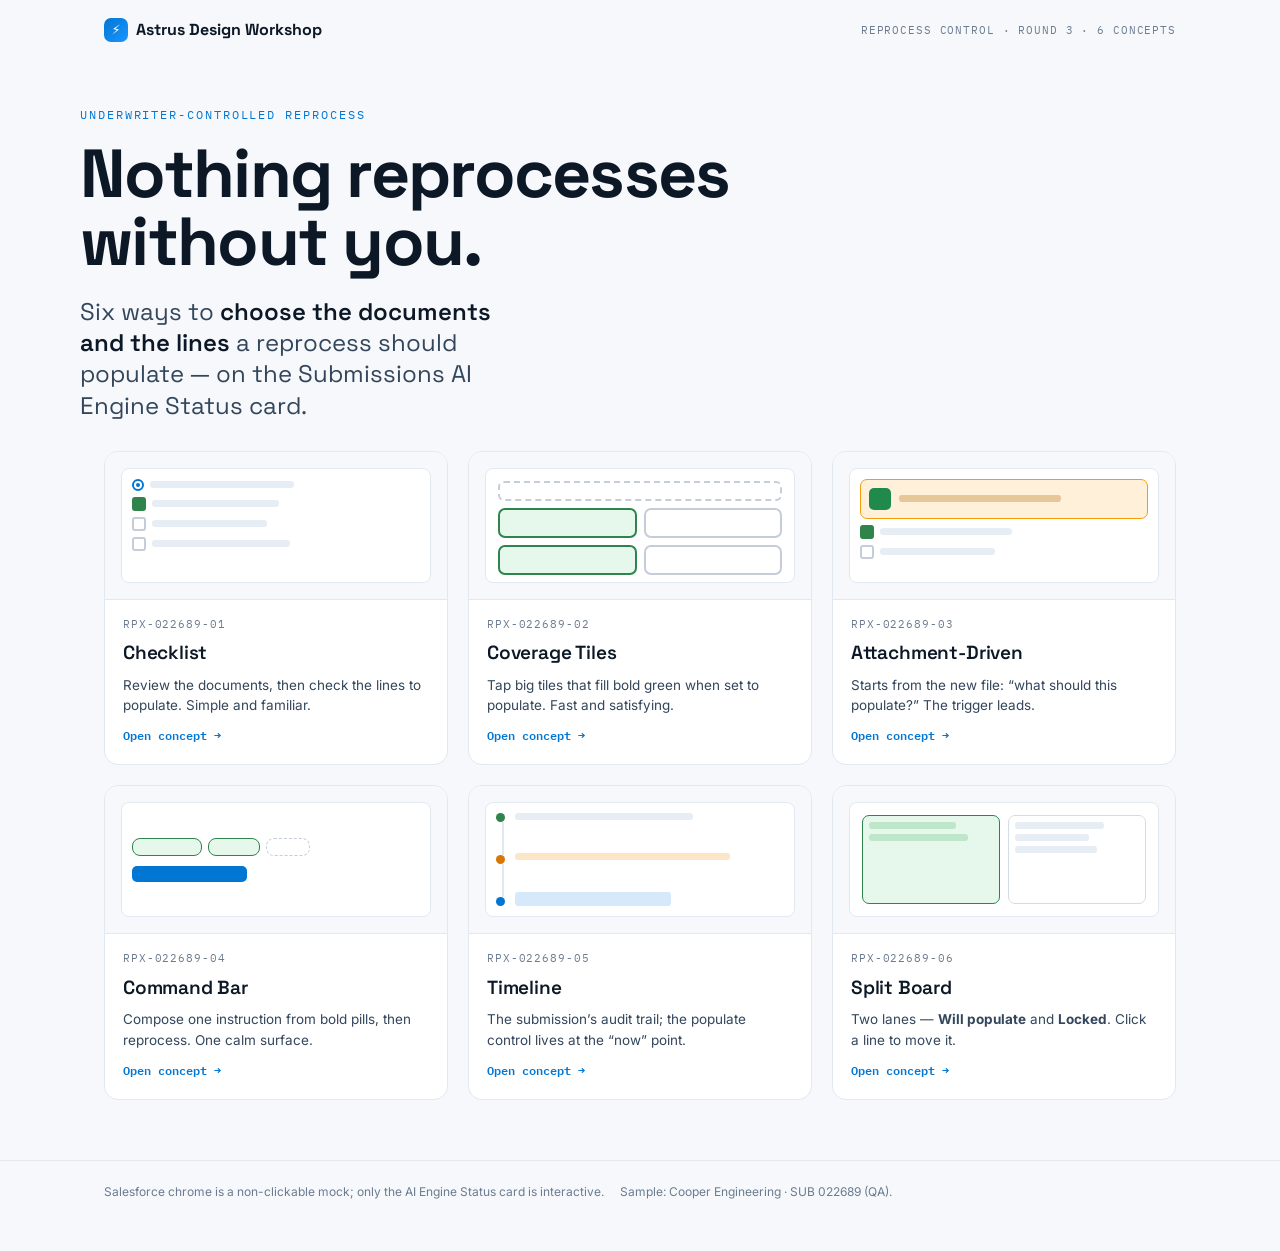
==== index.html @ 9b8c4e01 "Round 3: distinct paradigms + terser, bolder, submission-level line - Badge -> 'New attachments rece" ====
<!doctype html>
<html lang="en">
  <head>
    <meta charset="utf-8" />
    <meta name="viewport" content="width=device-width, initial-scale=1" />
    <title>Astrus · Underwriter-Controlled Reprocess — Concepts</title>
    <meta name="description" content="Five interactive concepts for the underwriter-controlled reprocess experience on the Submissions AI Engine Status card." />
    <link rel="preconnect" href="https://fonts.googleapis.com" />
    <link rel="preconnect" href="https://fonts.gstatic.com" crossorigin />
    <link href="https://fonts.googleapis.com/css2?family=Space+Grotesk:wght@400;500;600;700&family=Inter:wght@400;500;600&family=IBM+Plex+Mono:wght@500;600&display=swap" rel="stylesheet" />
    <style>
      :root {
        --ink: #0c1826;
        --ink-2: #33465c;
        --ink-3: #6b7c90;
        --paper: #f6f8fb;
        --paper-2: #ffffff;
        --line: #e2e8f0;
        --blue: #0176d3;
        --blue-2: #1b96ff;
        --radius: 14px;
        --mono: "IBM Plex Mono", ui-monospace, monospace;
        --disp: "Space Grotesk", system-ui, sans-serif;
        --body: "Inter", system-ui, sans-serif;
      }
      * { box-sizing: border-box; }
      body { margin: 0; font-family: var(--body); color: var(--ink); background: var(--paper); line-height: 1.5; -webkit-font-smoothing: antialiased; }
      a { color: inherit; }
      .wrap { max-width: 1120px; margin: 0 auto; padding: 0 24px; }

      .topbar { display: flex; align-items: center; gap: 12px; padding: 18px 24px; max-width: 1120px; margin: 0 auto; }
      .brand { font-family: var(--disp); font-weight: 700; font-size: 16px; display: flex; align-items: center; gap: 8px; }
      .brand .bolt { width: 24px; height: 24px; border-radius: 7px; background: linear-gradient(135deg, var(--blue), var(--blue-2)); color: #fff; display: grid; place-items: center; font-size: 13px; }
      .topbar .rt { margin-left: auto; font-family: var(--mono); font-size: 11px; color: var(--ink-3); text-transform: uppercase; letter-spacing: 0.08em; }

      /* hero — big title + one subtitle, nothing else */
      .hero { padding: 46px 0 30px; }
      .eyebrow { font-family: var(--mono); font-size: 12px; text-transform: uppercase; letter-spacing: 0.16em; color: var(--blue); margin-bottom: 16px; }
      h1 { font-family: var(--disp); font-weight: 700; font-size: clamp(36px, 6vw, 68px); line-height: 1.0; letter-spacing: -0.025em; margin: 0 0 20px; max-width: 15ch; }
      .subtitle { font-family: var(--disp); font-weight: 400; font-size: clamp(18px, 2.4vw, 24px); color: var(--ink-2); max-width: 30ch; line-height: 1.3; margin: 0; }
      .subtitle b { color: var(--ink); font-weight: 600; }

      .concepts { display: grid; grid-template-columns: repeat(auto-fill, minmax(320px, 1fr)); gap: 20px; padding-bottom: 60px; }
      .cc-card { border: 1px solid var(--line); border-radius: var(--radius); background: var(--paper-2); overflow: hidden; display: flex; flex-direction: column; text-decoration: none; color: inherit; transition: transform 0.16s ease, box-shadow 0.16s ease, border-color 0.16s ease; }
      .cc-card:hover { transform: translateY(-3px); box-shadow: 0 14px 30px -18px rgba(9, 30, 66, 0.4); border-color: var(--blue-2); }
      .cc-card:focus-visible { outline: 3px solid var(--blue-2); outline-offset: 2px; }
      .thumb { height: 148px; border-bottom: 1px solid var(--line); background: var(--paper); position: relative; overflow: hidden; padding: 16px; }
      .cc-meta { padding: 16px 18px 20px; display: flex; flex-direction: column; gap: 7px; flex: 1; }
      .cc-serial { font-family: var(--mono); font-size: 11px; color: var(--ink-3); letter-spacing: 0.08em; }
      .cc-name { font-family: var(--disp); font-weight: 600; font-size: 19px; letter-spacing: -0.01em; }
      .cc-desc { font-size: 13.5px; color: var(--ink-2); margin: 0; flex: 1; }
      .cc-open { font-family: var(--mono); font-size: 12px; color: var(--blue); font-weight: 600; display: inline-flex; align-items: center; gap: 6px; margin-top: 4px; }
      .cc-card:hover .cc-open { gap: 10px; }

      /* mini schematics */
      .m { width: 100%; height: 100%; border-radius: 8px; background: #fff; border: 1px solid var(--line); padding: 10px; display: flex; flex-direction: column; gap: 6px; }
      .m-row { display: flex; align-items: center; gap: 6px; }
      .m-bar { height: 7px; border-radius: 3px; background: #e7edf4; }
      .m-box { width: 14px; height: 14px; border-radius: 3px; border: 2px solid #c4cdd8; flex: none; }
      .m-box.on { background: var(--blue); border-color: var(--blue); }
      .m-sw { width: 26px; height: 15px; border-radius: 8px; background: #cfd7e0; flex: none; position: relative; }
      .m-sw.on { background: var(--blue); }
      .m-sw::after { content: ""; position: absolute; width: 11px; height: 11px; border-radius: 50%; background: #fff; top: 2px; left: 2px; }
      .m-sw.on::after { left: 13px; }
      .m-chip { height: 15px; border-radius: 8px; background: #eef2f7; border: 1px solid #dbe3ec; }
      .m-chip.on { background: #e6f1fb; border-color: var(--blue); }
      .m-dot { width: 9px; height: 9px; border-radius: 50%; flex: none; }
      .m-rail { width: 2px; background: var(--line); margin-left: 4px; }
      .m-radio { width: 12px; height: 12px; border-radius: 50%; border: 2px solid var(--blue); flex: none; position: relative; }
      .m-radio.on::after { content: ""; position: absolute; inset: 2px; border-radius: 50%; background: var(--blue); }

      footer { border-top: 1px solid var(--line); padding: 22px 0 50px; color: var(--ink-3); font-size: 12px; }
      footer .wrap { display: flex; gap: 16px; flex-wrap: wrap; }
      @media (prefers-reduced-motion: reduce) { * { transition: none !important; } }
    </style>
  </head>
  <body>
    <div class="topbar">
      <span class="brand"><span class="bolt">⚡</span> Astrus Design Workshop</span>
      <span class="rt">Reprocess Control · Round 3 · 6 concepts</span>
    </div>

    <header class="hero wrap">
      <div class="eyebrow">Underwriter-Controlled Reprocess</div>
      <h1>Nothing reprocesses without you.</h1>
      <p class="subtitle">Six ways to <b>choose the documents and the lines</b> a reprocess should populate — on the Submissions AI Engine Status card.</p>
    </header>

    <section class="concepts wrap">
      <!-- 01 Checklist -->
      <a class="cc-card" href="concepts/01-checklist/index.html">
        <div class="thumb"><div class="m">
          <div class="m-row"><div class="m-radio on"></div><div class="m-bar" style="width:50%"></div></div>
          <div class="m-row"><div class="m-box on" style="background:#2e844a;border-color:#2e844a"></div><div class="m-bar" style="width:44%"></div></div>
          <div class="m-row"><div class="m-box"></div><div class="m-bar" style="width:40%"></div></div>
          <div class="m-row"><div class="m-box"></div><div class="m-bar" style="width:48%"></div></div>
        </div></div>
        <div class="cc-meta"><span class="cc-serial">RPX-022689-01</span><span class="cc-name">Checklist</span>
          <p class="cc-desc">Review the documents, then check the lines to populate. Simple and familiar.</p>
          <span class="cc-open">Open concept &rarr;</span></div>
      </a>

      <!-- 02 Coverage Tiles -->
      <a class="cc-card" href="concepts/02-coverage-tiles/index.html">
        <div class="thumb"><div class="m" style="display:grid;grid-template-columns:1fr 1fr;gap:7px;padding:12px">
          <div style="grid-column:1/-1;height:20px;border-radius:6px;border:2px dashed #c4cdd8"></div>
          <div style="height:30px;border-radius:7px;background:#e6f8ec;border:2px solid #2e844a"></div>
          <div style="height:30px;border-radius:7px;border:2px solid #c4cdd8"></div>
          <div style="height:30px;border-radius:7px;background:#e6f8ec;border:2px solid #2e844a"></div>
          <div style="height:30px;border-radius:7px;border:2px solid #c4cdd8"></div>
        </div></div>
        <div class="cc-meta"><span class="cc-serial">RPX-022689-02</span><span class="cc-name">Coverage Tiles</span>
          <p class="cc-desc">Tap big tiles that fill bold green when set to populate. Fast and satisfying.</p>
          <span class="cc-open">Open concept &rarr;</span></div>
      </a>

      <!-- 03 Attachment-Driven -->
      <a class="cc-card" href="concepts/03-attachment-driven/index.html">
        <div class="thumb"><div class="m">
          <div class="m-row" style="gap:8px;padding:8px;border:1.5px solid #f59e0b;border-radius:7px;background:#fef0d9">
            <div style="width:22px;height:22px;border-radius:5px;background:#1f8a4c"></div>
            <div class="m-bar" style="width:60%;background:#e6c79a"></div>
          </div>
          <div class="m-row"><div class="m-box on" style="background:#2e844a;border-color:#2e844a"></div><div class="m-bar" style="width:46%"></div></div>
          <div class="m-row"><div class="m-box"></div><div class="m-bar" style="width:40%"></div></div>
        </div></div>
        <div class="cc-meta"><span class="cc-serial">RPX-022689-03</span><span class="cc-name">Attachment-Driven</span>
          <p class="cc-desc">Starts from the new file: &ldquo;what should this populate?&rdquo; The trigger leads.</p>
          <span class="cc-open">Open concept &rarr;</span></div>
      </a>

      <!-- 04 Command Bar -->
      <a class="cc-card" href="concepts/04-command-bar/index.html">
        <div class="thumb"><div class="m" style="justify-content:center;gap:10px">
          <div class="m-row" style="flex-wrap:wrap;gap:6px">
            <div style="height:18px;width:70px;border-radius:8px;background:#e6f8ec;border:1.5px solid #2e844a"></div>
            <div style="height:18px;width:52px;border-radius:8px;background:#e6f8ec;border:1.5px solid #2e844a"></div>
            <div style="height:18px;width:44px;border-radius:8px;border:1.5px dashed #c4cdd8"></div>
          </div>
          <div class="m-row"><div class="m-bar" style="width:40%;height:16px;background:var(--blue);border-radius:5px"></div></div>
        </div></div>
        <div class="cc-meta"><span class="cc-serial">RPX-022689-04</span><span class="cc-name">Command Bar</span>
          <p class="cc-desc">Compose one instruction from bold pills, then reprocess. One calm surface.</p>
          <span class="cc-open">Open concept &rarr;</span></div>
      </a>

      <!-- 05 Timeline -->
      <a class="cc-card" href="concepts/05-timeline/index.html">
        <div class="thumb"><div class="m" style="flex-direction:row;gap:0">
          <div style="display:flex;flex-direction:column;align-items:center;padding-right:10px">
            <div class="m-dot" style="background:#2e844a"></div><div class="m-rail" style="flex:1"></div>
            <div class="m-dot" style="background:#d97706"></div><div class="m-rail" style="flex:1"></div>
            <div class="m-dot" style="background:var(--blue)"></div>
          </div>
          <div style="flex:1;display:flex;flex-direction:column;justify-content:space-between;gap:8px">
            <div class="m-bar" style="width:66%"></div>
            <div class="m-bar" style="width:80%;background:#fbe7c8"></div>
            <div class="m-bar" style="width:58%;background:#d6e9fb;height:14px"></div>
          </div>
        </div></div>
        <div class="cc-meta"><span class="cc-serial">RPX-022689-05</span><span class="cc-name">Timeline</span>
          <p class="cc-desc">The submission&rsquo;s audit trail; the populate control lives at the &ldquo;now&rdquo; point.</p>
          <span class="cc-open">Open concept &rarr;</span></div>
      </a>

      <!-- 06 Split Board -->
      <a class="cc-card" href="concepts/06-split-board/index.html">
        <div class="thumb"><div class="m" style="flex-direction:row;gap:8px;padding:12px">
          <div style="flex:1;border:1.5px solid #2e844a;border-radius:7px;background:#e6f8ec;padding:6px;display:flex;flex-direction:column;gap:5px">
            <div class="m-bar" style="width:70%;background:#bfe6cb"></div>
            <div class="m-bar" style="width:80%;background:#bfe6cb"></div>
          </div>
          <div style="flex:1;border:1.5px solid #d5dbe2;border-radius:7px;padding:6px;display:flex;flex-direction:column;gap:5px">
            <div class="m-bar" style="width:72%"></div>
            <div class="m-bar" style="width:60%"></div>
            <div class="m-bar" style="width:66%"></div>
          </div>
        </div></div>
        <div class="cc-meta"><span class="cc-serial">RPX-022689-06</span><span class="cc-name">Split Board</span>
          <p class="cc-desc">Two lanes &mdash; <b>Will populate</b> and <b>Locked</b>. Click a line to move it.</p>
          <span class="cc-open">Open concept &rarr;</span></div>
      </a>
    </section>

    <footer>
      <div class="wrap">
        <span>Salesforce chrome is a non-clickable mock; only the AI Engine Status card is interactive.</span>
        <span>Sample: Cooper Engineering · SUB 022689 (QA).</span>
      </div>
    </footer>
  </body>
</html>
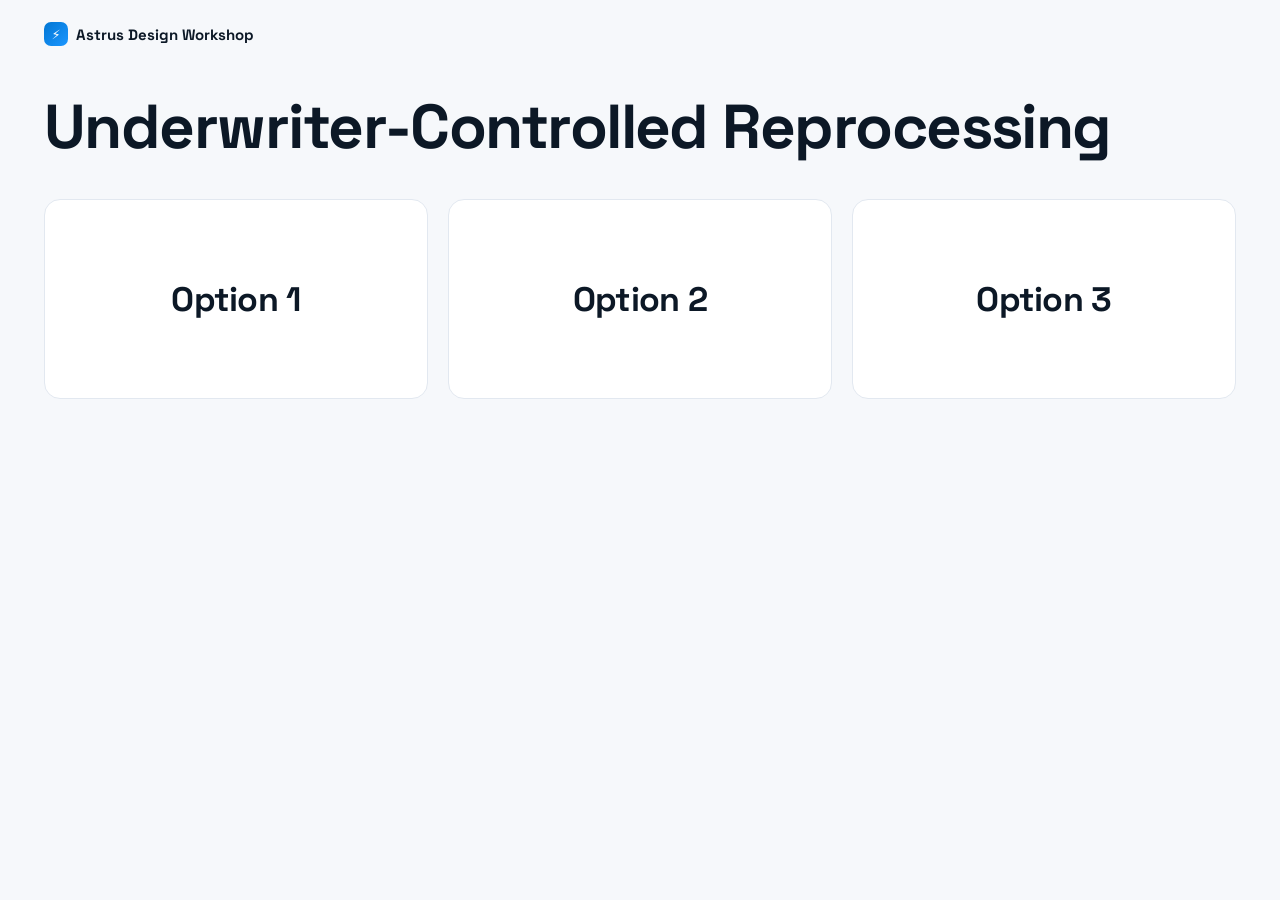
==== commit bb7b7bfe: "Cache: gallery appends per-visit cache-buster to concept links; no-cache meta on all pages; assets v" ====
--- a/index.html
+++ b/index.html
@@ -3,190 +3,55 @@
   <head>
     <meta charset="utf-8" />
     <meta name="viewport" content="width=device-width, initial-scale=1" />
-    <title>Astrus · Underwriter-Controlled Reprocess — Concepts</title>
-    <meta name="description" content="Five interactive concepts for the underwriter-controlled reprocess experience on the Submissions AI Engine Status card." />
+    <meta http-equiv="Cache-Control" content="no-cache, no-store, must-revalidate" />
+    <meta http-equiv="Pragma" content="no-cache" />
+    <meta http-equiv="Expires" content="0" />
+    <title>Underwriter-Controlled Reprocessing</title>
     <link rel="preconnect" href="https://fonts.googleapis.com" />
     <link rel="preconnect" href="https://fonts.gstatic.com" crossorigin />
-    <link href="https://fonts.googleapis.com/css2?family=Space+Grotesk:wght@400;500;600;700&family=Inter:wght@400;500;600&family=IBM+Plex+Mono:wght@500;600&display=swap" rel="stylesheet" />
+    <link href="https://fonts.googleapis.com/css2?family=Space+Grotesk:wght@500;600;700&family=Inter:wght@400;500;600&family=IBM+Plex+Mono:wght@500;600&display=swap" rel="stylesheet" />
     <style>
       :root {
-        --ink: #0c1826;
-        --ink-2: #33465c;
-        --ink-3: #6b7c90;
-        --paper: #f6f8fb;
-        --paper-2: #ffffff;
-        --line: #e2e8f0;
-        --blue: #0176d3;
-        --blue-2: #1b96ff;
-        --radius: 14px;
-        --mono: "IBM Plex Mono", ui-monospace, monospace;
-        --disp: "Space Grotesk", system-ui, sans-serif;
-        --body: "Inter", system-ui, sans-serif;
+        --ink: #0c1826; --ink-3: #6b7c90; --paper: #f6f8fb; --line: #e2e8f0;
+        --blue: #0176d3; --blue-2: #1b96ff; --blue-dk: #014486;
+        --disp: "Space Grotesk", system-ui, sans-serif; --body: "Inter", system-ui, sans-serif;
       }
       * { box-sizing: border-box; }
-      body { margin: 0; font-family: var(--body); color: var(--ink); background: var(--paper); line-height: 1.5; -webkit-font-smoothing: antialiased; }
-      a { color: inherit; }
-      .wrap { max-width: 1120px; margin: 0 auto; padding: 0 24px; }
-
-      .topbar { display: flex; align-items: center; gap: 12px; padding: 18px 24px; max-width: 1120px; margin: 0 auto; }
-      .brand { font-family: var(--disp); font-weight: 700; font-size: 16px; display: flex; align-items: center; gap: 8px; }
+      body { margin: 0; font-family: var(--body); color: var(--ink); background: var(--paper); -webkit-font-smoothing: antialiased; }
+      .wrap { max-width: 1240px; margin: 0 auto; padding: 0 24px; }
+      .brand { display: flex; align-items: center; gap: 8px; padding: 22px 24px; max-width: 1240px; margin: 0 auto; font-family: var(--disp); font-weight: 700; font-size: 15px; }
       .brand .bolt { width: 24px; height: 24px; border-radius: 7px; background: linear-gradient(135deg, var(--blue), var(--blue-2)); color: #fff; display: grid; place-items: center; font-size: 13px; }
-      .topbar .rt { margin-left: auto; font-family: var(--mono); font-size: 11px; color: var(--ink-3); text-transform: uppercase; letter-spacing: 0.08em; }
-
-      /* hero — big title + one subtitle, nothing else */
-      .hero { padding: 46px 0 30px; }
-      .eyebrow { font-family: var(--mono); font-size: 12px; text-transform: uppercase; letter-spacing: 0.16em; color: var(--blue); margin-bottom: 16px; }
-      h1 { font-family: var(--disp); font-weight: 700; font-size: clamp(36px, 6vw, 68px); line-height: 1.0; letter-spacing: -0.025em; margin: 0 0 20px; max-width: 15ch; }
-      .subtitle { font-family: var(--disp); font-weight: 400; font-size: clamp(18px, 2.4vw, 24px); color: var(--ink-2); max-width: 30ch; line-height: 1.3; margin: 0; }
-      .subtitle b { color: var(--ink); font-weight: 600; }
-
-      .concepts { display: grid; grid-template-columns: repeat(auto-fill, minmax(320px, 1fr)); gap: 20px; padding-bottom: 60px; }
-      .cc-card { border: 1px solid var(--line); border-radius: var(--radius); background: var(--paper-2); overflow: hidden; display: flex; flex-direction: column; text-decoration: none; color: inherit; transition: transform 0.16s ease, box-shadow 0.16s ease, border-color 0.16s ease; }
-      .cc-card:hover { transform: translateY(-3px); box-shadow: 0 14px 30px -18px rgba(9, 30, 66, 0.4); border-color: var(--blue-2); }
-      .cc-card:focus-visible { outline: 3px solid var(--blue-2); outline-offset: 2px; }
-      .thumb { height: 148px; border-bottom: 1px solid var(--line); background: var(--paper); position: relative; overflow: hidden; padding: 16px; }
-      .cc-meta { padding: 16px 18px 20px; display: flex; flex-direction: column; gap: 7px; flex: 1; }
-      .cc-serial { font-family: var(--mono); font-size: 11px; color: var(--ink-3); letter-spacing: 0.08em; }
-      .cc-name { font-family: var(--disp); font-weight: 600; font-size: 19px; letter-spacing: -0.01em; }
-      .cc-desc { font-size: 13.5px; color: var(--ink-2); margin: 0; flex: 1; }
-      .cc-open { font-family: var(--mono); font-size: 12px; color: var(--blue); font-weight: 600; display: inline-flex; align-items: center; gap: 6px; margin-top: 4px; }
-      .cc-card:hover .cc-open { gap: 10px; }
-
-      /* mini schematics */
-      .m { width: 100%; height: 100%; border-radius: 8px; background: #fff; border: 1px solid var(--line); padding: 10px; display: flex; flex-direction: column; gap: 6px; }
-      .m-row { display: flex; align-items: center; gap: 6px; }
-      .m-bar { height: 7px; border-radius: 3px; background: #e7edf4; }
-      .m-box { width: 14px; height: 14px; border-radius: 3px; border: 2px solid #c4cdd8; flex: none; }
-      .m-box.on { background: var(--blue); border-color: var(--blue); }
-      .m-sw { width: 26px; height: 15px; border-radius: 8px; background: #cfd7e0; flex: none; position: relative; }
-      .m-sw.on { background: var(--blue); }
-      .m-sw::after { content: ""; position: absolute; width: 11px; height: 11px; border-radius: 50%; background: #fff; top: 2px; left: 2px; }
-      .m-sw.on::after { left: 13px; }
-      .m-chip { height: 15px; border-radius: 8px; background: #eef2f7; border: 1px solid #dbe3ec; }
-      .m-chip.on { background: #e6f1fb; border-color: var(--blue); }
-      .m-dot { width: 9px; height: 9px; border-radius: 50%; flex: none; }
-      .m-rail { width: 2px; background: var(--line); margin-left: 4px; }
-      .m-radio { width: 12px; height: 12px; border-radius: 50%; border: 2px solid var(--blue); flex: none; position: relative; }
-      .m-radio.on::after { content: ""; position: absolute; inset: 2px; border-radius: 50%; background: var(--blue); }
-
-      footer { border-top: 1px solid var(--line); padding: 22px 0 50px; color: var(--ink-3); font-size: 12px; }
-      footer .wrap { display: flex; gap: 16px; flex-wrap: wrap; }
+      h1 { font-family: var(--disp); font-weight: 700; font-size: clamp(30px, 5vw, 62px); line-height: 1.05; letter-spacing: -0.025em; margin: 26px 0 40px; }
+      .grid { display: grid; grid-template-columns: repeat(auto-fill, minmax(300px, 1fr)); gap: 20px; padding-bottom: 70px; }
+      .card {
+        border: 1px solid var(--line); border-radius: 16px; background: #fff;
+        min-height: 200px; display: grid; place-items: center; text-decoration: none;
+        font-family: var(--disp); font-weight: 700; font-size: 34px; letter-spacing: -0.02em; color: var(--ink);
+        transition: box-shadow 0.16s ease, border-color 0.16s ease, transform 0.1s ease;
+      }
+      .card:hover { box-shadow: 0 16px 34px -22px rgba(9,30,66,0.4); border-color: var(--blue); color: var(--blue-dk); }
+      .card:active { transform: translateY(1px); }
       @media (prefers-reduced-motion: reduce) { * { transition: none !important; } }
     </style>
   </head>
   <body>
-    <div class="topbar">
-      <span class="brand"><span class="bolt">⚡</span> Astrus Design Workshop</span>
-      <span class="rt">Reprocess Control · Round 3 · 6 concepts</span>
+    <div class="brand"><span class="bolt">⚡</span> Astrus Design Workshop</div>
+    <div class="wrap">
+      <h1>Underwriter-Controlled Reprocessing</h1>
+      <div class="grid" id="grid"></div>
     </div>
-
-    <header class="hero wrap">
-      <div class="eyebrow">Underwriter-Controlled Reprocess</div>
-      <h1>Nothing reprocesses without you.</h1>
-      <p class="subtitle">Six ways to <b>choose the documents and the lines</b> a reprocess should populate — on the Submissions AI Engine Status card.</p>
-    </header>
-
-    <section class="concepts wrap">
-      <!-- 01 Checklist -->
-      <a class="cc-card" href="concepts/01-checklist/index.html">
-        <div class="thumb"><div class="m">
-          <div class="m-row"><div class="m-radio on"></div><div class="m-bar" style="width:50%"></div></div>
-          <div class="m-row"><div class="m-box on" style="background:#2e844a;border-color:#2e844a"></div><div class="m-bar" style="width:44%"></div></div>
-          <div class="m-row"><div class="m-box"></div><div class="m-bar" style="width:40%"></div></div>
-          <div class="m-row"><div class="m-box"></div><div class="m-bar" style="width:48%"></div></div>
-        </div></div>
-        <div class="cc-meta"><span class="cc-serial">RPX-022689-01</span><span class="cc-name">Checklist</span>
-          <p class="cc-desc">Review the documents, then check the lines to populate. Simple and familiar.</p>
-          <span class="cc-open">Open concept &rarr;</span></div>
-      </a>
-
-      <!-- 02 Coverage Tiles -->
-      <a class="cc-card" href="concepts/02-coverage-tiles/index.html">
-        <div class="thumb"><div class="m" style="display:grid;grid-template-columns:1fr 1fr;gap:7px;padding:12px">
-          <div style="grid-column:1/-1;height:20px;border-radius:6px;border:2px dashed #c4cdd8"></div>
-          <div style="height:30px;border-radius:7px;background:#e6f8ec;border:2px solid #2e844a"></div>
-          <div style="height:30px;border-radius:7px;border:2px solid #c4cdd8"></div>
-          <div style="height:30px;border-radius:7px;background:#e6f8ec;border:2px solid #2e844a"></div>
-          <div style="height:30px;border-radius:7px;border:2px solid #c4cdd8"></div>
-        </div></div>
-        <div class="cc-meta"><span class="cc-serial">RPX-022689-02</span><span class="cc-name">Coverage Tiles</span>
-          <p class="cc-desc">Tap big tiles that fill bold green when set to populate. Fast and satisfying.</p>
-          <span class="cc-open">Open concept &rarr;</span></div>
-      </a>
-
-      <!-- 03 Attachment-Driven -->
-      <a class="cc-card" href="concepts/03-attachment-driven/index.html">
-        <div class="thumb"><div class="m">
-          <div class="m-row" style="gap:8px;padding:8px;border:1.5px solid #f59e0b;border-radius:7px;background:#fef0d9">
-            <div style="width:22px;height:22px;border-radius:5px;background:#1f8a4c"></div>
-            <div class="m-bar" style="width:60%;background:#e6c79a"></div>
-          </div>
-          <div class="m-row"><div class="m-box on" style="background:#2e844a;border-color:#2e844a"></div><div class="m-bar" style="width:46%"></div></div>
-          <div class="m-row"><div class="m-box"></div><div class="m-bar" style="width:40%"></div></div>
-        </div></div>
-        <div class="cc-meta"><span class="cc-serial">RPX-022689-03</span><span class="cc-name">Attachment-Driven</span>
-          <p class="cc-desc">Starts from the new file: &ldquo;what should this populate?&rdquo; The trigger leads.</p>
-          <span class="cc-open">Open concept &rarr;</span></div>
-      </a>
-
-      <!-- 04 Command Bar -->
-      <a class="cc-card" href="concepts/04-command-bar/index.html">
-        <div class="thumb"><div class="m" style="justify-content:center;gap:10px">
-          <div class="m-row" style="flex-wrap:wrap;gap:6px">
-            <div style="height:18px;width:70px;border-radius:8px;background:#e6f8ec;border:1.5px solid #2e844a"></div>
-            <div style="height:18px;width:52px;border-radius:8px;background:#e6f8ec;border:1.5px solid #2e844a"></div>
-            <div style="height:18px;width:44px;border-radius:8px;border:1.5px dashed #c4cdd8"></div>
-          </div>
-          <div class="m-row"><div class="m-bar" style="width:40%;height:16px;background:var(--blue);border-radius:5px"></div></div>
-        </div></div>
-        <div class="cc-meta"><span class="cc-serial">RPX-022689-04</span><span class="cc-name">Command Bar</span>
-          <p class="cc-desc">Compose one instruction from bold pills, then reprocess. One calm surface.</p>
-          <span class="cc-open">Open concept &rarr;</span></div>
-      </a>
-
-      <!-- 05 Timeline -->
-      <a class="cc-card" href="concepts/05-timeline/index.html">
-        <div class="thumb"><div class="m" style="flex-direction:row;gap:0">
-          <div style="display:flex;flex-direction:column;align-items:center;padding-right:10px">
-            <div class="m-dot" style="background:#2e844a"></div><div class="m-rail" style="flex:1"></div>
-            <div class="m-dot" style="background:#d97706"></div><div class="m-rail" style="flex:1"></div>
-            <div class="m-dot" style="background:var(--blue)"></div>
-          </div>
-          <div style="flex:1;display:flex;flex-direction:column;justify-content:space-between;gap:8px">
-            <div class="m-bar" style="width:66%"></div>
-            <div class="m-bar" style="width:80%;background:#fbe7c8"></div>
-            <div class="m-bar" style="width:58%;background:#d6e9fb;height:14px"></div>
-          </div>
-        </div></div>
-        <div class="cc-meta"><span class="cc-serial">RPX-022689-05</span><span class="cc-name">Timeline</span>
-          <p class="cc-desc">The submission&rsquo;s audit trail; the populate control lives at the &ldquo;now&rdquo; point.</p>
-          <span class="cc-open">Open concept &rarr;</span></div>
-      </a>
-
-      <!-- 06 Split Board -->
-      <a class="cc-card" href="concepts/06-split-board/index.html">
-        <div class="thumb"><div class="m" style="flex-direction:row;gap:8px;padding:12px">
-          <div style="flex:1;border:1.5px solid #2e844a;border-radius:7px;background:#e6f8ec;padding:6px;display:flex;flex-direction:column;gap:5px">
-            <div class="m-bar" style="width:70%;background:#bfe6cb"></div>
-            <div class="m-bar" style="width:80%;background:#bfe6cb"></div>
-          </div>
-          <div style="flex:1;border:1.5px solid #d5dbe2;border-radius:7px;padding:6px;display:flex;flex-direction:column;gap:5px">
-            <div class="m-bar" style="width:72%"></div>
-            <div class="m-bar" style="width:60%"></div>
-            <div class="m-bar" style="width:66%"></div>
-          </div>
-        </div></div>
-        <div class="cc-meta"><span class="cc-serial">RPX-022689-06</span><span class="cc-name">Split Board</span>
-          <p class="cc-desc">Two lanes &mdash; <b>Will populate</b> and <b>Locked</b>. Click a line to move it.</p>
-          <span class="cc-open">Open concept &rarr;</span></div>
-      </a>
-    </section>
-
-    <footer>
-      <div class="wrap">
-        <span>Salesforce chrome is a non-clickable mock; only the AI Engine Status card is interactive.</span>
-        <span>Sample: Cooper Engineering · SUB 022689 (QA).</span>
-      </div>
-    </footer>
+    <script>
+      var C = [
+        ["Option 1", "01-checklist"],
+        ["Option 2", "02-timeline"],
+        ["Option 3", "03-guided-rail"]
+      ];
+      // Cache-buster: a fresh token every visit means clicking a concept always
+      // loads the latest HTML + assets, never a stale browser copy.
+      var CB = Date.now().toString(36);
+      document.getElementById("grid").innerHTML = C.map(function (c) {
+        return '<a class="card" href="concepts/' + c[1] + '/index.html?mode=additional&cb=' + CB + '">' + c[0] + "</a>";
+      }).join("");
+    </script>
   </body>
 </html>
